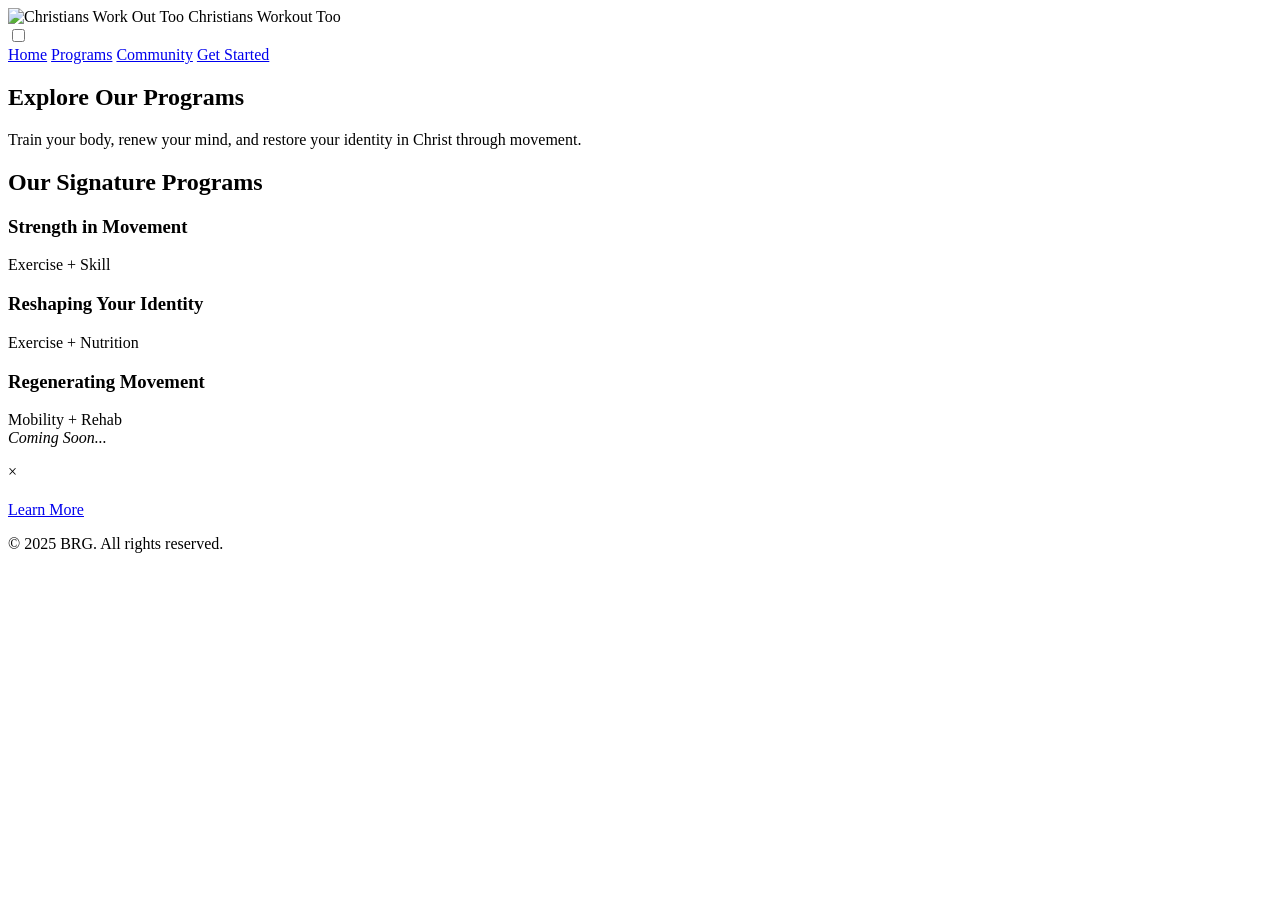
==== programs.html @ 8061c9aa "updated code" ====
<!DOCTYPE html>
<html lang="en">
<head>
  <meta charset="UTF-8">
  <meta name="viewport" content="width=device-width, initial-scale=1.0">
  <title>Programs | Christians Work Out Too</title>
  <link rel="stylesheet" href="/CSS/programs.css">
</head>
<body>
  <!-- Navbar -->
  <header class="navbar">
    <div class="logo">
      <img src="/IMG/main logo.PNG" alt="Christians Work Out Too">
      <span class="img-text">Christians Workout Too</span>
    </div>
    <input type="checkbox" id="menu-toggle">
    <label for="menu-toggle" class="hamburger">
      <span></span><span></span><span></span>
    </label>
    <nav class="nav-links">
      <a href="index.html">Home</a>
      <a href="programs.html" class="active">Programs</a>
      <a href="#">Community</a>
      <a href="#">Get Started</a>
    </nav>
  </header>

  <!-- Hero -->
  <section class="hero">
    <div class="hero-content">
      <h1>Explore Our Programs</h1>
      <p>Train your body, renew your mind, and restore your identity in Christ through movement.</p>
    </div>
  </section>

  <!-- Programs Section -->
  <section class="programs">
    <h2>Our Signature Programs</h2>
    <div class="program-grid">
      <div class="program-item" data-program="strength">
        <h3>Strength in Movement</h3>
        <p>Exercise + Skill</p>
      </div>
      <div class="program-item" data-program="identity">
        <h3>Reshaping Your Identity</h3>
        <p>Exercise + Nutrition</p>
      </div>
      <div class="program-item coming-soon" data-program="regen">
        <h3>Regenerating Movement</h3>
        <p>Mobility + Rehab<br><em>Coming Soon...</em></p>
      </div>
    </div>
  </section>

  <!-- Modal -->
  <div class="modal" id="program-modal">
    <div class="modal-content">
      <span class="close">&times;</span>
      <h2 id="modal-title"></h2>
      <p id="modal-text"></p>
      <a href="#" class="btn-primary">Learn More</a>
    </div>
  </div>

  <footer class="footer">
    <p>&copy; 2025 BRG. All rights reserved.</p>
  </footer>

  <script src="/JS/programs.js"></script>
</body>
</html>
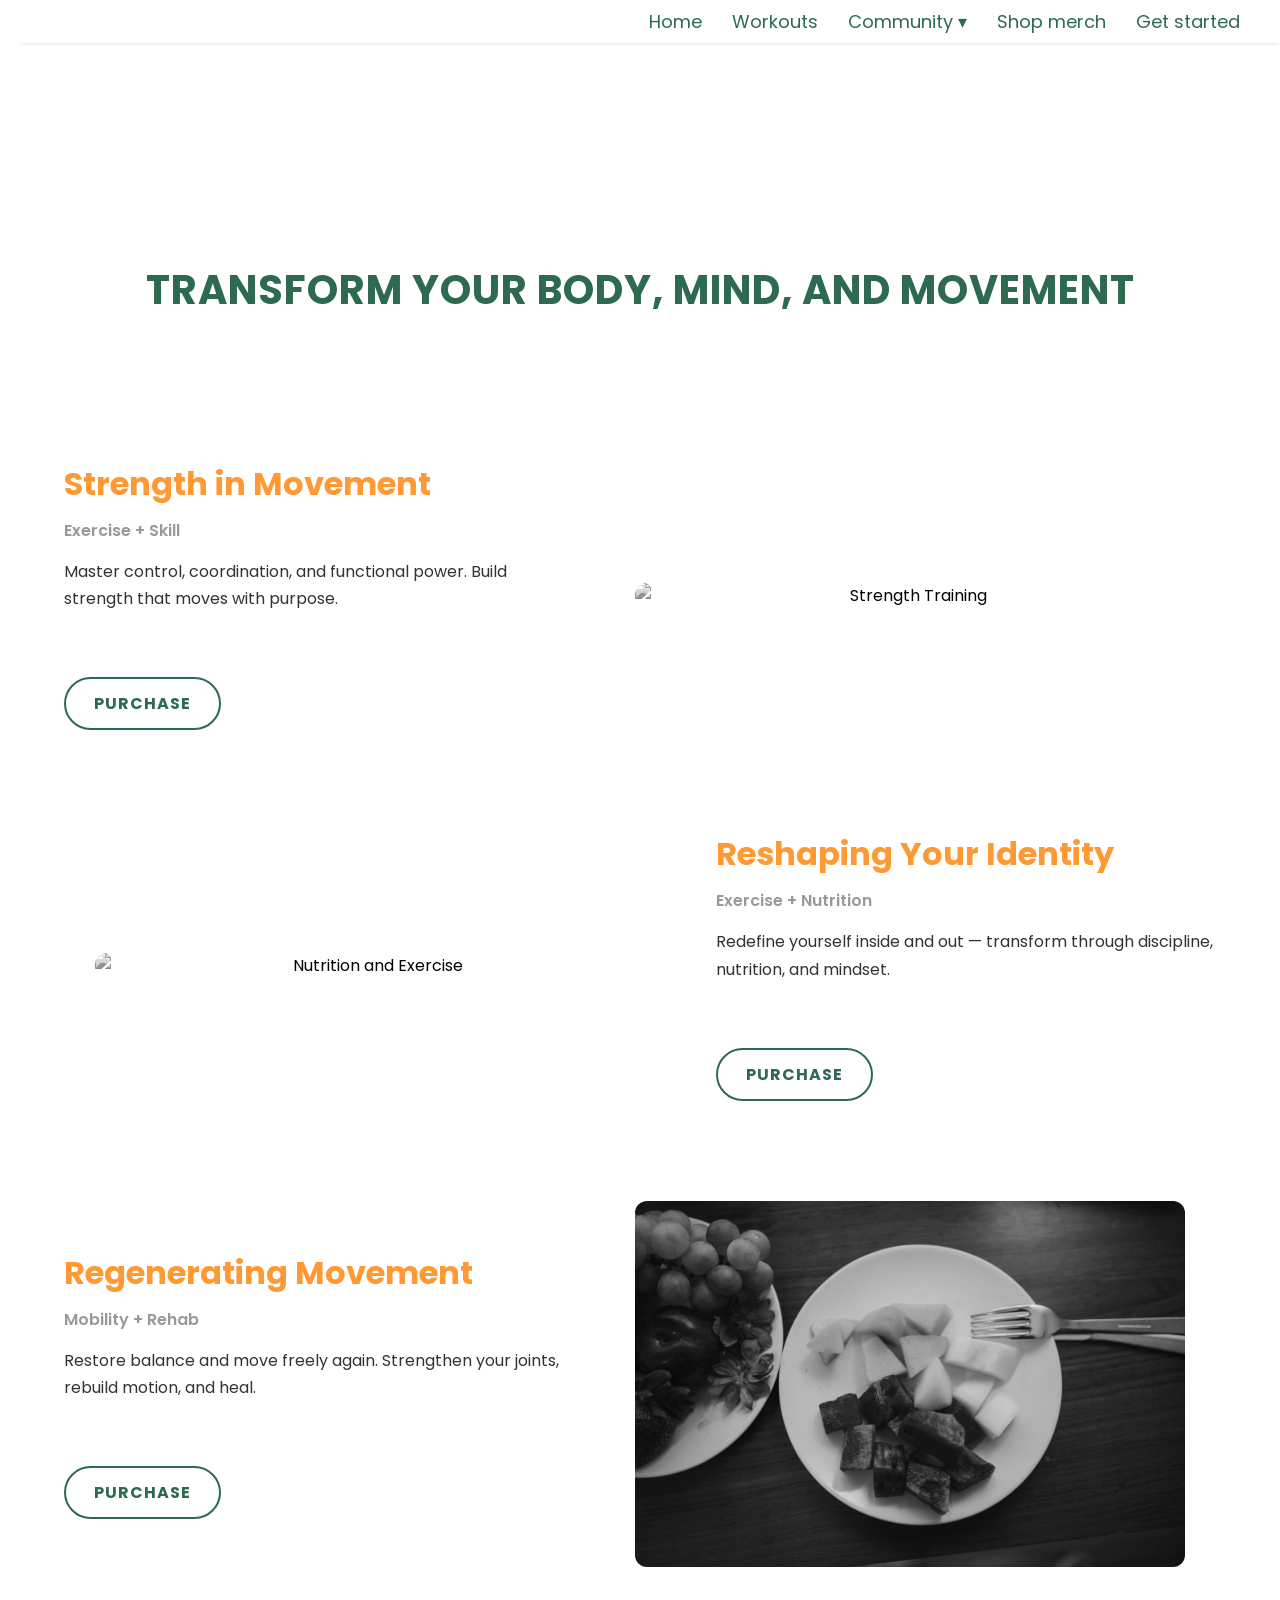
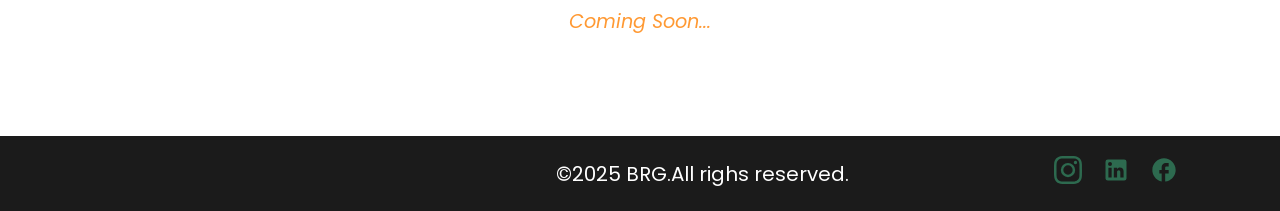
==== commit 9b92606d: "updated" ====
--- a/programs.html
+++ b/programs.html
@@ -1,71 +1,181 @@
 <!DOCTYPE html>
 <html lang="en">
-<head>
-  <meta charset="UTF-8">
-  <meta name="viewport" content="width=device-width, initial-scale=1.0">
-  <title>Programs | Christians Work Out Too</title>
-  <link rel="stylesheet" href="/CSS/programs.css">
-</head>
-<body>
-  <!-- Navbar -->
-  <header class="navbar">
-    <div class="logo">
-      <img src="/IMG/main logo.PNG" alt="Christians Work Out Too">
-      <span class="img-text">Christians Workout Too</span>
+  <head>
+    <meta charset="UTF-8" />
+    <meta name="viewport" content="width=device-width, initial-scale=1.0" />
+    <link rel="shortcut icon" href="./images/logo3.png" type="image/x-icon" />
+    <link rel="preconnect" href="https://fonts.googleapis.com" />
+    <link rel="preconnect" href="https://fonts.gstatic.com" crossorigin />
+    <link
+      href="https://fonts.googleapis.com/css2?family=Poppins:ital,wght@0,100;0,200;0,300;0,400;0,500;0,600;0,700;0,800;0,900;1,100;1,200;1,300;1,400;1,500;1,600;1,700;1,800;1,900&display=swap"
+      rel="stylesheet"
+    />
+    <link rel="stylesheet" href="style.css" />
+    <link rel="stylesheet" href="programs.css">
+    <title>CWT</title>
+  </head>
+  <body>
+    <header>
+      <div class="header-wrapper">
+        <div class="logo">
+          <img src="./images/logo3.png" alt="" />
+        </div>
+        <div class="menus">
+          <a href="./index.html">Home</a>
+          <a href="#programs">Workouts</a>
+          <div class="dropdown">
+            <a href="#community" class="drop-btn">Community ▾</a>
+            <div class="dropdown-content">
+              <a href="#weekly">Weekly Challenges</a>
+              <a href="#leaderboards">Leaderboards</a>
+            </div>
+          </div>
+          <a href="#">Shop merch</a>
+          <a href="#contact">Get started</a>
+        </div>
+        <div class="hamburger" id="hamburger">
+          <svg
+            xmlns="http://www.w3.org/2000/svg"
+            width="46"
+            height="46"
+            viewBox="0 0 16 16"
+          >
+            <path
+              fill="none"
+              stroke="#2e525a"
+              stroke-linecap="round"
+              stroke-linejoin="round"
+              stroke-width="1.5"
+              d="m2.75 12.25h10.5m-10.5-4h10.5m-10.5-4h10.5"
+            />
+          </svg>
+        </div>
+
+        <nav id="nav-menu" class="nav-menu">
+          <ul>
+            <li><a href="#hero">Home</a></li>
+            <li><a href="#programs">Programs</a></li>
+            <li>
+              <div class="dropdown">
+                <a href="#community" class="drop-btn">Community ▾</a>
+                <div class="dropdown-content">
+                  <a href="#weekly">Weekly Challenges</a>
+                  <a href="#leaderboards">Leaderboards</a>
+                </div>
+              </div>
+            </li>
+            <li><a href="#">Shop merch</a></li>
+            <li><a href="#contact">Get Started</a></li>
+          </ul>
+        </nav>
+      </div>
+    </header>
+  <!-- 💪 GYM PROGRAMS SECTION -->
+   <main>
+<section class="programs-section">
+  <h2 class="section-title">Transform Your Body, Mind, and Movement</h2>
+
+  <!-- Program 1 -->
+  <div class="program fade-in">
+    <div class="program-text">
+      <h3>Strength in Movement</h3>
+      <p class="subtext">Exercise + Skill</p>
+      <p class="description">
+        Master control, coordination, and functional power. Build strength that moves with purpose.
+      </p>
+      <button class="cta-btn">Purchase</button>
     </div>
-    <input type="checkbox" id="menu-toggle">
-    <label for="menu-toggle" class="hamburger">
-      <span></span><span></span><span></span>
-    </label>
-    <nav class="nav-links">
-      <a href="index.html">Home</a>
-      <a href="programs.html" class="active">Programs</a>
-      <a href="#">Community</a>
-      <a href="#">Get Started</a>
-    </nav>
-  </header>
-
-  <!-- Hero -->
-  <section class="hero">
-    <div class="hero-content">
-      <h1>Explore Our Programs</h1>
-      <p>Train your body, renew your mind, and restore your identity in Christ through movement.</p>
-    </div>
-  </section>
-
-  <!-- Programs Section -->
-  <section class="programs">
-    <h2>Our Signature Programs</h2>
-    <div class="program-grid">
-      <div class="program-item" data-program="strength">
-        <h3>Strength in Movement</h3>
-        <p>Exercise + Skill</p>
-      </div>
-      <div class="program-item" data-program="identity">
-        <h3>Reshaping Your Identity</h3>
-        <p>Exercise + Nutrition</p>
-      </div>
-      <div class="program-item coming-soon" data-program="regen">
-        <h3>Regenerating Movement</h3>
-        <p>Mobility + Rehab<br><em>Coming Soon...</em></p>
-      </div>
-    </div>
-  </section>
-
-  <!-- Modal -->
-  <div class="modal" id="program-modal">
-    <div class="modal-content">
-      <span class="close">&times;</span>
-      <h2 id="modal-title"></h2>
-      <p id="modal-text"></p>
-      <a href="#" class="btn-primary">Learn More</a>
+    <div class="program-image">
+      <img src="https://images.unsplash.com/photo-1571019613454-1cb2f99b2d8b" alt="Strength Training">
     </div>
   </div>
 
-  <footer class="footer">
-    <p>&copy; 2025 BRG. All rights reserved.</p>
-  </footer>
+  <!-- Program 2 -->
+  <div class="program reverse fade-in">
+    <div class="program-text">
+      <h3>Reshaping Your Identity</h3>
+      <p class="subtext">Exercise + Nutrition</p>
+      <p class="description">
+        Redefine yourself inside and out — transform through discipline, nutrition, and mindset.
+      </p>
+      <button class="cta-btn">Purchase</button>
+    </div>
+    <div class="program-image">
+      <img src="https://images.unsplash.com/photo-1554284126-aa88f22d8b74" alt="Nutrition and Exercise">
+    </div>
+  </div>
 
-  <script src="/JS/programs.js"></script>
-</body>
-</html>+  <!-- Program 3 -->
+  <div class="program fade-in">
+    <div class="program-text">
+      <h3>Regenerating Movement</h3>
+      <p class="subtext">Mobility + Rehab</p>
+      <p class="description">
+        Restore balance and move freely again. Strengthen your joints, rebuild motion, and heal.
+      </p>
+      <button class="cta-btn">Purchase</button>
+    </div>
+    <div class="program-image">
+      <img src="./images/exercise3.jpg" alt="Rehabilitation">
+    </div>
+  </div>
+
+  <p class="coming-soon">Coming Soon...</p>
+</section>
+</main>
+
+
+
+
+  
+   
+    <footer>
+      <div class="footer-wrapper">
+        <div class="logo">
+          <img src="./images/logo3.png" alt="" />
+        </div>
+        <div class="text">
+          <p>&copy;2025 BRG.All righs reserved.</p>
+        </div>
+        <div class="socials">
+          <a href=""><svg
+              xmlns="http://www.w3.org/2000/svg"
+              width="28"
+              height="28"
+              viewBox="0 0 24 24"
+            >
+              <path
+                fill="#2D6A4F"
+                d="M7.03.084c-1.277.06-2.149.264-2.91.563a5.9 5.9 0 0 0-2.124 1.388a5.9 5.9 0 0 0-1.38 2.127C.321 4.926.12 5.8.064 7.076s-.069 1.688-.063 4.947s.021 3.667.083 4.947c.061 1.277.264 2.149.563 2.911c.308.789.72 1.457 1.388 2.123a5.9 5.9 0 0 0 2.129 1.38c.763.295 1.636.496 2.913.552c1.278.056 1.689.069 4.947.063s3.668-.021 4.947-.082c1.28-.06 2.147-.265 2.91-.563a5.9 5.9 0 0 0 2.123-1.388a5.9 5.9 0 0 0 1.38-2.129c.295-.763.496-1.636.551-2.912c.056-1.28.07-1.69.063-4.948c-.006-3.258-.02-3.667-.081-4.947c-.06-1.28-.264-2.148-.564-2.911a5.9 5.9 0 0 0-1.387-2.123a5.9 5.9 0 0 0-2.128-1.38c-.764-.294-1.636-.496-2.914-.55C15.647.009 15.236-.006 11.977 0S8.31.021 7.03.084m.14 21.693c-1.17-.05-1.805-.245-2.228-.408a3.7 3.7 0 0 1-1.382-.895a3.7 3.7 0 0 1-.9-1.378c-.165-.423-.363-1.058-.417-2.228c-.06-1.264-.072-1.644-.08-4.848c-.006-3.204.006-3.583.061-4.848c.05-1.169.246-1.805.408-2.228c.216-.561.477-.96.895-1.382a3.7 3.7 0 0 1 1.379-.9c.423-.165 1.057-.361 2.227-.417c1.265-.06 1.644-.072 4.848-.08c3.203-.006 3.583.006 4.85.062c1.168.05 1.804.244 2.227.408c.56.216.96.475 1.382.895s.681.817.9 1.378c.165.422.362 1.056.417 2.227c.06 1.265.074 1.645.08 4.848c.005 3.203-.006 3.583-.061 4.848c-.051 1.17-.245 1.805-.408 2.23c-.216.56-.477.96-.896 1.38a3.7 3.7 0 0 1-1.378.9c-.422.165-1.058.362-2.226.418c-1.266.06-1.645.072-4.85.079s-3.582-.006-4.848-.06m9.783-16.192a1.44 1.44 0 1 0 1.437-1.442a1.44 1.44 0 0 0-1.437 1.442M5.839 12.012a6.161 6.161 0 1 0 12.323-.024a6.162 6.162 0 0 0-12.323.024M8 12.008A4 4 0 1 1 12.008 16A4 4 0 0 1 8 12.008"
+              /></svg
+          ></a>
+          <a href=""
+            ><svg
+              xmlns="http://www.w3.org/2000/svg"
+              width="28"
+              height="28"
+              viewBox="0 0 24 24"
+            >
+              <path
+                fill="#2D6A4F"
+                d="M19 3a2 2 0 0 1 2 2v14a2 2 0 0 1-2 2H5a2 2 0 0 1-2-2V5a2 2 0 0 1 2-2zm-.5 15.5v-5.3a3.26 3.26 0 0 0-3.26-3.26c-.85 0-1.84.52-2.32 1.3v-1.11h-2.79v8.37h2.79v-4.93c0-.77.62-1.4 1.39-1.4a1.4 1.4 0 0 1 1.4 1.4v4.93zM6.88 8.56a1.68 1.68 0 0 0 1.68-1.68c0-.93-.75-1.69-1.68-1.69a1.69 1.69 0 0 0-1.69 1.69c0 .93.76 1.68 1.69 1.68m1.39 9.94v-8.37H5.5v8.37z"
+              /></svg
+          ></a>
+          <a href=""
+            ><svg
+              xmlns="http://www.w3.org/2000/svg"
+              width="28"
+              height="28"
+              viewBox="0 0 24 24"
+            >
+              <path
+                fill="#2D6A4F"
+                d="M22 12c0-5.52-4.48-10-10-10S2 6.48 2 12c0 4.84 3.44 8.87 8 9.8V15H8v-3h2V9.5C10 7.57 11.57 6 13.5 6H16v3h-2c-.55 0-1 .45-1 1v2h3v3h-3v6.95c5.05-.5 9-4.76 9-9.95"
+              /></svg
+          ></a>
+        </div>
+      </div>
+    </footer>
+    <script src="app.js"></script>
+  </body>
+</html>
--- a/style.css
+++ b/style.css
@@ -0,0 +1,1206 @@
+:root {
+  --primary: #ff9933; /* CTA buttons, highlights */
+  --secondary: #2d6a4f; /* Health/Nature tone */
+  --dark: #1b1b1b; /* Contrast background */
+  --background: #f9f9f9; /* Light background */
+  --text: #222222; /* Main body text */
+  --light: #ffffff; /* White for contrast */
+  --muted: #cccccc; /* Neutral borders/dividers */
+}
+
+* {
+  margin: 0;
+  padding: 0;
+  font-family: "poppins", sans-serif;
+  box-sizing: border-box;
+}
+
+/* Smooth scrolling for the entire page */
+html,
+body {
+  scroll-behavior: smooth;
+}
+
+/* Fade-in animation for elements */
+@keyframes fadeInUp {
+  from {
+    opacity: 0;
+    transform: translateY(50px);
+  }
+  to {
+    opacity: 1;
+    transform: translateY(0);
+  }
+}
+
+@keyframes fadeIn {
+  from {
+    opacity: 0;
+  }
+  to {
+    opacity: 1;
+  }
+}
+
+@keyframes slideInLeft {
+  from {
+    opacity: 0;
+    transform: translateX(-50px);
+  }
+  to {
+    opacity: 1;
+    transform: translateX(0);
+  }
+}
+
+@keyframes slideInRight {
+  from {
+    opacity: 0;
+    transform: translateX(50px);
+  }
+  to {
+    opacity: 1;
+    transform: translateX(0);
+  }
+}
+
+@keyframes pulse {
+  0% {
+    transform: scale(1);
+  }
+  50% {
+    transform: scale(1.05);
+  }
+  100% {
+    transform: scale(1);
+  }
+}
+
+@keyframes bounce {
+  0%,
+  20%,
+  50%,
+  80%,
+  100% {
+    transform: translateY(0);
+  }
+  40% {
+    transform: translateY(-10px);
+  }
+  60% {
+    transform: translateY(-5px);
+  }
+}
+
+/* Header Styles */
+header {
+  position: fixed;
+  top: 0;
+  left: 0;
+  width: 100%;
+  z-index: 1000;
+  transition: all 0.3s ease;
+  animation: slideInLeft 0.8s ease-out;
+}
+
+header.scrolled {
+  background: rgba(255, 255, 255, 0.95);
+  backdrop-filter: blur(10px);
+}
+
+header .header-wrapper {
+  display: flex;
+  justify-content: space-between;
+  align-items: center;
+  padding: 8px 40px;
+  background: var(--light);
+  box-shadow: 10px 8px 5px -11px rgba(0, 0, 0, 0.75);
+  transition: all 0.3s ease;
+}
+
+.header-wrapper .logo {
+  width: 200px;
+  transition: transform 0.3s ease;
+}
+
+.header-wrapper .logo:hover {
+  transform: scale(1.1);
+}
+
+.header-wrapper .logo img {
+  width: 100%;
+}
+.header-wrapper .menus {
+  display: flex;
+  align-items: center;
+  justify-content: center;
+  gap: 30px;
+}
+
+.menus a {
+  text-decoration: none;
+  font-size: 18px;
+  color: var(--secondary);
+  transition: all 0.3s ease;
+  position: relative;
+  overflow: hidden;
+}
+
+.menus a:hover {
+  color: var(--primary);
+  transform: translateY(-2px);
+}
+.header-wrapper nav {
+  display: none;
+}
+.dropdown {
+  position: relative;
+}
+
+.drop-btn {
+  cursor: pointer;
+}
+
+.dropdown-content {
+  display: none;
+  position: absolute;
+  top: 100%;
+  left: 0;
+  background: #cccccc;
+  padding: 10px 0;
+  border-radius: 8px;
+  min-width: 200px;
+  flex-direction: column;
+}
+
+.dropdown-content a {
+  padding: 10px 20px;
+  display: block;
+  font-size: 0.95rem;
+}
+
+.dropdown:hover .dropdown-content {
+  display: flex;
+}
+.hamburger {
+  display: none;
+  font-size: 2rem;
+  cursor: pointer;
+  color: #2d6a4f;
+  transition: transform 0.3s ease;
+}
+
+.hamburger:hover {
+  transform: rotate(360deg);
+}
+
+/* Hero Section */
+.hero {
+  position: relative;
+  height: 100vh;
+  display: flex;
+  justify-content: center;
+  align-items: center;
+  text-align: center;
+  overflow: hidden;
+}
+
+.hero video {
+  position: absolute;
+  top: 0;
+  left: 0;
+  width: 100%;
+  height: 90%;
+  object-fit: cover;
+  z-index: -2;
+  animation: fadeIn 1s ease-out;
+}
+
+.overlay {
+  position: absolute;
+  top: 0;
+  left: 0;
+  width: 100%;
+  height: 90%;
+  background: linear-gradient(45deg, var(--dark), #111111cc);
+  z-index: -1;
+  animation: fadeIn 1.2s ease-out;
+}
+
+.hero-content {
+  max-width: 800px;
+  margin-top: 60px;
+  padding: 70px;
+  animation: fadeInUp 1s ease-out 0.5s both;
+}
+
+.hero h2 {
+  font-size: 1.5rem;
+  font-weight: 700;
+  margin-bottom: 15px;
+  color: var(--light);
+  animation: fadeInUp 1s ease-out 0.7s both;
+}
+
+.hero h1 {
+  color: var(--secondary);
+  font-size: 3.6rem;
+  margin-bottom: 10px;
+  animation: fadeInUp 1s ease-out 0.9s both;
+}
+
+.hero p {
+  font-size: 1.2rem;
+  margin-bottom: 25px;
+  color: var(--light);
+  animation: fadeInUp 1s ease-out 1.1s both;
+}
+
+.hero-content .btn {
+  width: 200px;
+  height: 60px;
+  padding: 12px 28px;
+  border: none;
+  cursor: pointer;
+  font-size: 1.5rem;
+  font-weight: 600;
+  border-radius: 5px;
+  transition: all 0.3s ease;
+  margin: 5px;
+  position: relative;
+  overflow: hidden;
+  animation: fadeInUp 1s ease-out 1.3s both;
+}
+
+.btn-primary {
+  background: var(--primary);
+  color: var(--light);
+}
+
+.btn-primary::before {
+  content: "";
+  position: absolute;
+  top: 0;
+  left: -100%;
+  width: 100%;
+  height: 100%;
+  background: linear-gradient(
+    90deg,
+    transparent,
+    rgba(255, 255, 255, 0.2),
+    transparent
+  );
+  transition: left 0.5s;
+}
+
+.btn-primary:hover::before {
+  left: 100%;
+}
+
+.btn-primary:hover {
+  background: var(--secondary);
+  color: var(--light);
+  transform: translateY(-3px);
+  box-shadow: 0 10px 20px rgba(0, 0, 0, 0.2);
+}
+
+/* Programs Section */
+.programs {
+  margin-top: 5rem;
+  padding: 0 20px;
+  animation: fadeIn 0.8s ease-out;
+    background: #1b1b1b !important;
+}
+
+/* Section Layout */
+.programs-preview {
+  max-width: 1200px;
+  margin: 40px auto;
+  padding: 40px 20px;
+  text-align: center;
+  color: #fff;
+
+}
+
+.section-title {
+  font-size: 2rem;
+  margin-bottom: 40px;
+  color: var(--secondary);
+  text-transform: uppercase;
+  letter-spacing: 1px;
+}
+
+/* Program Cards Grid */
+.programs-container {
+  display: flex;
+  justify-content: center;
+  flex-wrap: wrap;
+  gap: 30px;
+}
+
+.program-card {
+  background:#f9f9f9;
+  border-radius: 15px;
+  overflow: hidden;
+  box-shadow: 0 4px 15px rgb(212, 212, 212);
+  width: 320px;
+  text-align: left;
+  transition: transform 0.4s ease, box-shadow 0.4s ease;
+}
+
+.program-card:hover {
+  transform: translateY(-8px);
+  box-shadow: 0 6px 20px rgba(0, 0, 0, 0.6);
+}
+
+.program-card img {
+  width: 100%;
+  height: 200px;
+  object-fit: cover;
+}
+
+.program-content {
+  padding: 20px;
+}
+
+.program-content h3 {
+  font-size: 1.3rem;
+  color:var(--primary);
+  margin-bottom: 10px;
+}
+
+.program-content p {
+  font-size: 0.95rem;
+  color: var(--dark);
+  margin-bottom: 15px;
+  line-height: 1.5;
+}
+
+.coming-soon {
+  font-size: 0.85rem;
+  color: #f0ad4e;
+  font-style: italic;
+}
+
+/* CTA Button */
+.cta-btn {
+  margin-top: 40px;
+  background:var(--primary);
+  color: var(--light);
+  font-weight: bold;
+  padding: 12px 30px;
+  border: none;
+  border-radius: 30px;
+  cursor: pointer;
+  transition: background 0.3s ease;
+}
+
+.cta-btn:hover {
+
+}
+
+/* Responsive */
+@media (max-width: 768px) {
+  .programs-container {
+    flex-direction: column;
+    align-items: center;
+  }
+}
+
+/* Mobile Responsive */
+@media (max-width: 768px) {
+  .section-title {
+    font-size: 2rem;
+  }
+
+  .program-card {
+    flex-direction: column;
+    text-align: center;
+  }
+
+  .program-title {
+    font-size: 2rem;
+  }
+
+  .program-details {
+    flex-wrap: wrap;
+    justify-content: center;
+  }
+
+  .nav-button {
+  }
+}
+
+/* About Section */
+.about {
+  display: flex;
+  align-items: center;
+  justify-content: center;
+  margin-top: 6rem;
+  margin-bottom: 6rem;
+  padding: 80px 10%;
+  background: #f8f8f8;
+  animation: fadeIn 0.8s ease-out;
+}
+
+.about img {
+  width: 100%;
+  max-width: 450px;
+  height: 500px;
+  border-radius: 10px;
+  box-shadow: 0 8px 16px rgba(0, 0, 0, 0.2);
+  transition: transform 0.3s ease;
+  animation: slideInLeft 0.8s ease-out;
+}
+
+.about-text {
+  flex: 1;
+  margin-left: 50px;
+  animation: slideInRight 0.8s ease-out;
+}
+
+.about-text h2 {
+  font-size: 2.5rem;
+  color: var(--secondary);
+  margin-bottom: 20px;
+  position: relative;
+}
+
+.about-text h2::after {
+  content: "";
+  position: absolute;
+  bottom: -5px;
+  left: 0;
+  width: 80px;
+  height: 3px;
+  background: var(--primary);
+  border-radius: 2px;
+}
+
+.about-text p {
+  font-size: 1.1rem;
+  line-height: 1.7;
+  color: var(--text);
+  margin-bottom: 30px;
+  transition: color 0.3s ease;
+}
+#paragraph {
+  font-size: 1.2rem;
+  font-weight: 600;
+  margin: 0;
+}
+.specialization {
+  margin: 20px 0;
+  min-height: 60px;
+}
+
+#typewriter {
+  font-size: 1.7rem;
+  font-weight: 600;
+  color: #f39c12;
+}
+
+/* Blinking cursor */
+.cursor {
+  display: inline-block;
+  font-weight: bold;
+  color: #2d6a4f;
+  animation: blink 0.7s infinite;
+}
+
+@keyframes blink {
+  0%,
+  50%,
+  100% {
+    opacity: 1;
+  }
+  25%,
+  75% {
+    opacity: 0;
+  }
+}
+
+.btn {
+  display: inline-block;
+  padding: 12px 28px;
+  background: #ff9933;
+  color: white;
+  font-weight: 600;
+  border-radius: 6px;
+  text-decoration: none;
+  transition: all 0.3s ease;
+  position: relative;
+  overflow: hidden;
+}
+
+.btn::before {
+  content: "";
+  position: absolute;
+  top: 0;
+  left: -100%;
+  width: 100%;
+  height: 100%;
+  background: linear-gradient(
+    90deg,
+    transparent,
+    rgba(255, 255, 255, 0.2),
+    transparent
+  );
+  transition: left 0.5s;
+}
+
+.btn:hover::before {
+  left: 100%;
+}
+
+.btn:hover {
+  background: var(--secondary);
+  color: var(--light);
+  transform: translateY(-2px);
+  box-shadow: 0 8px 15px rgba(0, 0, 0, 0.2);
+}
+.ceo-section {
+  position: relative;
+  background: url("./images/workout.jpg") no-repeat center center/cover;
+  padding: 80px 20px;
+  color: #fff;
+  text-align: center;
+  animation: fadeIn 0.8s ease-out;
+}
+
+.ceo-overlay {
+  background: rgba(0, 0, 0, 0.65); /* dark overlay for readability */
+  padding: 60px 20px;
+  border-radius: 16px;
+}
+
+.ceo-content {
+  max-width: 800px;
+  margin: auto;
+  animation: fadeInUp 1s ease-out 0.5s both;
+}
+
+.ceo-img {
+  width: 200px;
+  height: 200px;
+  object-fit: cover;
+  border-radius: 50%;
+  border: 4px solid #f39c12; /* highlight color */
+  margin-bottom: 20px;
+}
+
+.ceo-content h2 {
+  font-size: 2rem;
+  margin-bottom: 10px;
+  font-weight: 700;
+}
+
+.ceo-content h3 {
+  font-size: 1.3rem;
+  font-weight: 500;
+  margin-bottom: 20px;
+  color: #f1c40f; /* secondary highlight */
+}
+
+.ceo-content p {
+  font-size: 1.3rem;
+  line-height: 1.6;
+  margin-bottom: 20px;
+}
+
+.ceo-content blockquote {
+  font-size: 1.1rem;
+  font-style: italic;
+  color: #f39c12;
+  margin-top: 15px;
+}
+/* Testimonial Section */
+.testimonial-section {
+  background: var(--light);
+  padding: 2rem;
+  overflow: hidden;
+  position: relative;
+  margin-top: 6rem;
+  animation: fadeIn 0.8s ease-out;
+}
+
+.testimonial-title {
+  text-align: center;
+  font-size: 2rem;
+  margin-bottom: 3rem;
+  color: #2d6a4f;
+  animation: fadeInUp 0.8s ease-out;
+  position: relative;
+}
+
+.testimonial-title::after {
+  content: "";
+  position: absolute;
+  bottom: -10px;
+  left: 50%;
+  transform: translateX(-50%);
+  width: 100px;
+  height: 3px;
+  background: var(--primary);
+  border-radius: 2px;
+}
+
+.testimonial-wrapper {
+  overflow: hidden;
+}
+
+.testimonial-container {
+  display: flex;
+  gap: 2rem;
+  width: max-content;
+  animation: scroll 40s linear infinite;
+}
+
+.testimonial-container:hover {
+  animation-play-state: paused;
+}
+
+.testimonial {
+  flex: 0 0 320px;
+  background: #f1f1f1;
+  padding: 1rem;
+  border-radius: 12px;
+  box-shadow: 0 4px 6px rgba(0, 0, 0, 0.1);
+  overflow: hidden;
+  transition: all 0.3s ease;
+}
+
+.testimonial:hover {
+  transform: translateY(-10px);
+  box-shadow: 0 15px 35px rgba(0, 0, 0, 0.15);
+}
+
+.before-after {
+  display: flex;
+  gap: 0.5rem;
+  margin-bottom: 1rem;
+}
+
+.before-after img {
+  width: 50%;
+  height: 140px;
+  object-fit: cover;
+  border-radius: 8px;
+  border: 2px solid #ddd;
+  transition: transform 0.3s ease;
+}
+
+.before-after img:hover {
+  transform: scale(1.05);
+}
+
+.testimonial p {
+  font-size: 1rem;
+  color: var(--text);
+}
+
+.testimonial .author {
+  margin-top: 1rem;
+  font-weight: bold;
+  color: var(--dark);
+}
+
+@keyframes scroll {
+  from {
+    transform: translateX(0);
+  }
+  to {
+    transform: translateX(-50%);
+  }
+}
+
+/* Get Started Section */
+.get-started {
+  background: var(--background);
+  padding: 60px 20px;
+  text-align: center;
+  animation: fadeIn 0.8s ease-out;
+}
+
+.get-started h2 {
+  font-size: 2rem;
+  color: #2d6a4f;
+  margin-bottom: 10px;
+  animation: fadeInUp 0.8s ease-out;
+}
+
+.get-started p {
+  color: #222222;
+  margin-bottom: 30px;
+  animation: fadeInUp 0.8s ease-out 0.2s both;
+}
+
+.get-started-form {
+  max-width: 500px;
+  margin: 0 auto;
+  background: var(--light);
+  padding: 30px;
+  border-radius: 12px;
+  box-shadow: 0 4px 12px rgba(0, 0, 0, 0.1);
+  box-sizing: border-box;
+  animation: fadeInUp 0.8s ease-out 0.4s both;
+  transition: transform 0.3s ease;
+}
+
+.get-started-form:hover {
+  transform: translateY(-5px);
+  box-shadow: 0 8px 25px rgba(0, 0, 0, 0.15);
+}
+
+.form-group {
+  margin-bottom: 20px;
+  text-align: left;
+}
+
+.form-group label {
+  display: block;
+  margin-bottom: 8px;
+  font-weight: bold;
+  color: #2d6a4f;
+  transition: color 0.3s ease;
+}
+
+.form-group input,
+.form-group textarea {
+  width: 100%;
+  padding: 12px;
+  border: 1px solid #ddd;
+  border-radius: 8px;
+  font-size: 1rem;
+  box-sizing: border-box;
+  outline: none;
+  transition: all 0.3s ease;
+}
+
+.form-group input:focus,
+.form-group textarea:focus {
+  border: 2px solid var(--primary);
+  transform: scale(1.02);
+}
+
+.form-group input:hover,
+.form-group textarea:hover {
+  border: 1px solid var(--primary);
+}
+
+.btn-submit {
+  background: #2d6a4f;
+  color: white;
+  border: none;
+  padding: 14px 28px;
+  border-radius: 8px;
+  cursor: pointer;
+  font-size: 1rem;
+  font-weight: bold;
+  transition: all 0.3s ease;
+  position: relative;
+  overflow: hidden;
+}
+
+.btn-submit::before {
+  content: "";
+  position: absolute;
+  top: 0;
+  left: -100%;
+  width: 100%;
+  height: 100%;
+  background: linear-gradient(
+    90deg,
+    transparent,
+    rgba(255, 255, 255, 0.2),
+    transparent
+  );
+  transition: left 0.5s;
+}
+
+.btn-submit:hover::before {
+  left: 100%;
+}
+
+.btn-submit:hover {
+  background: var(--primary);
+  transform: translateY(-2px);
+  box-shadow: 0 8px 15px rgba(0, 0, 0, 0.2);
+}
+
+/* Footer */
+.footer-wrapper {
+  display: flex;
+  justify-content: space-around;
+  align-items: center;
+  gap: 40px;
+  padding: 20px 20px;
+  background: var(--dark);
+  animation: fadeIn 0.8s ease-out;
+}
+
+.footer-wrapper .logo {
+  width: 250px;
+  transition: transform 0.3s ease;
+}
+
+.footer-wrapper .logo:hover {
+  transform: scale(1.1);
+}
+
+.logo img {
+  width: 100%;
+}
+
+.text {
+  display: flex;
+  align-items: center;
+  color: white;
+  font-size: 20px;
+  transition: color 0.3s ease;
+}
+
+.text:hover {
+  color: #ee6c4d;
+}
+
+.socials {
+  display: flex;
+  gap: 20px;
+  align-items: center;
+}
+
+.socials a {
+  transition: transform 0.3s ease;
+}
+
+.socials a:hover {
+  transform: scale(1.2) rotate(10deg);
+  color: var(--primary);
+}
+
+/* ===============================
+   Responsive Design
+   =============================== */
+
+/* Large screens */
+@media (max-width: 1200px) {
+  .hero h1 {
+    font-size: 2.5rem;
+  }
+
+  .hero h2 {
+    font-size: 2rem;
+  }
+
+  .about-text h2 {
+    font-size: 2rem;
+  }
+}
+
+@media (max-width: 768px) {
+  .header-wrapper {
+    padding: 15px 20px;
+  }
+
+  .hamburger {
+    display: block;
+  }
+  .header-wrapper .menus {
+    display: none;
+  }
+
+  .menus.active {
+    display: flex;
+    animation: slideInLeft 0.3s ease;
+  }
+  nav {
+    display: block;
+    width: 100%;
+    background: #1b1b1bd3;
+    text-align: left;
+    position: absolute;
+    padding: 10px;
+    top: 9rem; /* adjust to your header height */
+    left: 0;
+    z-index: 1000;
+    transition: all 0.3s ease-in;
+    backdrop-filter: blur(5px);
+    border-radius: 0% 0% 10px 10px;
+  }
+
+  nav ul {
+    flex-direction: column;
+    gap: 15px;
+    padding: 20px 0;
+  }
+  nav ul li {
+    margin-bottom: 10px;
+  }
+  nav ul li a {
+    text-decoration: none;
+    color: var(--secondary);
+    font-size: 20px;
+  }
+  nav.show {
+    display: block;
+  }
+
+  .hero-content {
+    padding: 40px 20px;
+  }
+
+  .hero h1 {
+    font-size: 2rem;
+  }
+
+  .hero h2 {
+    font-size: 1.5rem;
+  }
+
+  .hero p {
+    font-size: 1rem;
+  }
+
+  .hero-content .btn {
+    width: 150px;
+    height: 50px;
+    font-size: 1.2rem;
+  }
+
+  .programs-wrapper {
+    flex-direction: column;
+    align-items: center;
+  }
+
+  .programs-wrapper .card {
+    max-width: 100%;
+    width: 100%;
+  }
+
+  .about {
+    flex-direction: column;
+    text-align: center;
+    padding: 60px 20px;
+  }
+
+  .about img {
+    max-width: 300px;
+    height: 300px;
+    margin-bottom: 30px;
+  }
+
+  .about-text {
+    margin-left: 0;
+  }
+
+  .about-text h2 {
+    font-size: 1.8rem;
+  }
+  #typewriter {
+    font-size: 1rem;
+  }
+  .ceo-content h2 {
+    font-size: 1.6rem;
+  }
+  .ceo-content p {
+    font-size: 0.95rem;
+  }
+  .ceo-img {
+    width: 120px;
+    height: 120px;
+  }
+  .testimonial {
+    flex: 0 0 280px;
+  }
+
+  .footer-wrapper {
+    flex-direction: column;
+    text-align: center;
+    gap: 20px;
+  }
+
+  .wrapper-title h1 {
+    font-size: 24px;
+  }
+}
+
+/* Mobile phones */
+@media (max-width: 480px) {
+  .header-wrapper {
+    padding: 10px 15px;
+  }
+
+  .header-wrapper .logo {
+    width: 80px;
+  }
+  .header-wrapper .menus {
+    display: none;
+  }
+
+  .hamburger {
+    display: block;
+  }
+
+  nav {
+    display: block;
+    width: 100%;
+    background: #1b1b1bd3;
+    text-align: left;
+    position: absolute;
+    padding: 10px;
+    top: 4.4rem; /* adjust to your header height */
+    left: 0;
+    z-index: 1000;
+    transition: all 0.3s ease-in;
+    backdrop-filter: blur(5px);
+    border-radius: 0% 0% 10px 10px;
+  }
+
+  nav ul {
+    flex-direction: column;
+    gap: 15px;
+    padding: 20px 0;
+  }
+  nav ul li {
+    margin-bottom: 10px;
+  }
+  nav ul li a {
+    text-decoration: none;
+    color: var(--secondary);
+    font-size: 20px;
+  }
+  nav.show {
+    display: block;
+  }
+
+  .hero-content {
+    padding: 30px 15px;
+  }
+
+  .hero h1 {
+    font-size: 1.8rem;
+  }
+
+  .hero h2 {
+    font-size: 1.3rem;
+  }
+
+  .hero-content .btn {
+    width: 130px;
+    height: 45px;
+    font-size: 1rem;
+    padding: 10px 20px;
+  }
+
+  .programs {
+    margin-top: 3rem;
+    padding: 0 15px;
+  }
+
+  .programs-wrapper .card {
+    padding: 30px 20px;
+    height: auto;
+    min-height: 350px;
+  }
+
+  .about {
+    margin-top: 6rem;
+    padding: 40px 15px;
+  }
+
+  .about img {
+    max-width: 250px;
+  }
+
+  .about-text h2 {
+    font-size: 1.5rem;
+  }
+
+  .about-text p {
+    font-size: 1rem;
+  }
+
+  .highlight h3 {
+    font-size: 1.2rem;
+  }
+
+  .highlight p {
+    font-size: 0.9rem;
+  }
+
+  .testimonial-section {
+    margin-top: 4rem;
+    padding: 1.5rem 15px;
+  }
+
+  .testimonial-title {
+    font-size: 1.5rem;
+  }
+
+  .testimonial {
+    flex: 0 0 250px;
+    padding: 0.8rem;
+  }
+
+  .before-after img {
+    height: 120px;
+  }
+
+  .get-started {
+    padding: 40px 15px;
+  }
+
+  .get-started h2 {
+    font-size: 1.5rem;
+  }
+
+  .get-started-form {
+    padding: 20px;
+  }
+
+  .footer-wrapper .logo {
+    width: 120px;
+  }
+
+  .text {
+    font-size: 16px;
+  }
+
+  .wrapper-title h1 {
+    font-size: 20px;
+  }
+}
+
+/* Extra small devices */
+@media (max-width: 320px) {
+  .hero h1 {
+    font-size: 1.5rem;
+  }
+
+  .hero h2 {
+    font-size: 1.1rem;
+  }
+
+  .hero-content .btn {
+    width: 120px;
+    height: 40px;
+    font-size: 0.9rem;
+  }
+
+  .programs-wrapper .card {
+    padding: 25px 15px;
+  }
+
+  .about-text h2 {
+    font-size: 1.3rem;
+  }
+
+  .testimonial {
+    flex: 0 0 220px;
+  }
+
+  .get-started-form {
+    padding: 15px;
+  }
+}
--- a/programs.css
+++ b/programs.css
@@ -0,0 +1,126 @@
+
+  .programs-section {
+    width: 100%;
+    margin-top: 10rem;
+    background: rgb(255, 255, 255);
+    color: black !;
+    padding: 100px 5%;
+    text-align: center;
+    overflow: hidden;
+  }
+
+  .section-title {
+    font-size: 2.5rem;
+    font-weight: 700;
+    margin-bottom: 80px;
+    letter-spacing: 1px;
+  }
+
+  .program {
+    display: flex;
+    align-items: center;
+    justify-content: space-between;
+    margin-bottom: 100px;
+    gap: 40px;
+    transform: translateY(60px);
+    transition: all 1s ease;
+  }
+
+
+  .program.reverse {
+    flex-direction: row-reverse;
+  }
+
+  .program-text {
+    flex: 1;
+    text-align: left;
+    max-width: 500px;
+  }
+
+  .program-text h3 {
+    font-size: 2rem;
+    color: var(--primary);
+    margin-bottom: 10px;
+  }
+
+  .program-text .subtext {
+    font-weight: 600;
+    color: #999;
+    margin-bottom: 15px;
+  }
+
+  .program-text .description {
+    line-height: 1.7;
+    margin-bottom: 25px;
+    /* use a darker color so text is readable on white background */
+    color: #333333;
+  }
+
+  .cta-btn {
+    background: transparent;
+    border: 2px solid var(--secondary);
+    color:var(--secondary);
+    padding: 12px 28px;
+    font-size: 1rem;
+    letter-spacing: 1px;
+    text-transform: uppercase;
+    cursor: pointer;
+    transition: all 0.3s ease;
+  }
+
+  .cta-btn:hover {
+    background: var(--secondary);
+    color: #fff;
+    box-shadow: 0 0 15px var(--secondary);
+  }
+
+  .program-image {
+    flex: 1;
+    display: flex;
+    justify-content: center;
+  }
+
+  .program-image img {
+    width: 100%;
+    max-width: 550px;
+    border-radius: 12px;
+    filter: grayscale(100%);
+    transition: all 0.6s ease;
+  }
+
+  .program-image img:hover {
+    filter: grayscale(0%);
+    transform: scale(1.03);
+  }
+
+  .coming-soon {
+    font-size: 1.2rem;
+    color: var(--primary);
+  }
+
+
+
+  @media (max-width: 900px) {
+    .program {
+      flex-direction: column;
+      text-align: center;
+    }
+      .programs-section {
+    margin-top:3rem;
+  }
+    .section-title {
+    font-size: 1.8rem;
+    margin-bottom: 0;
+    }
+    .program.reverse {
+      flex-direction: column;
+    }
+
+    .program-text {
+      text-align: center;
+    }
+
+    .program-image img {
+      max-width: 100%;
+    }
+  }
